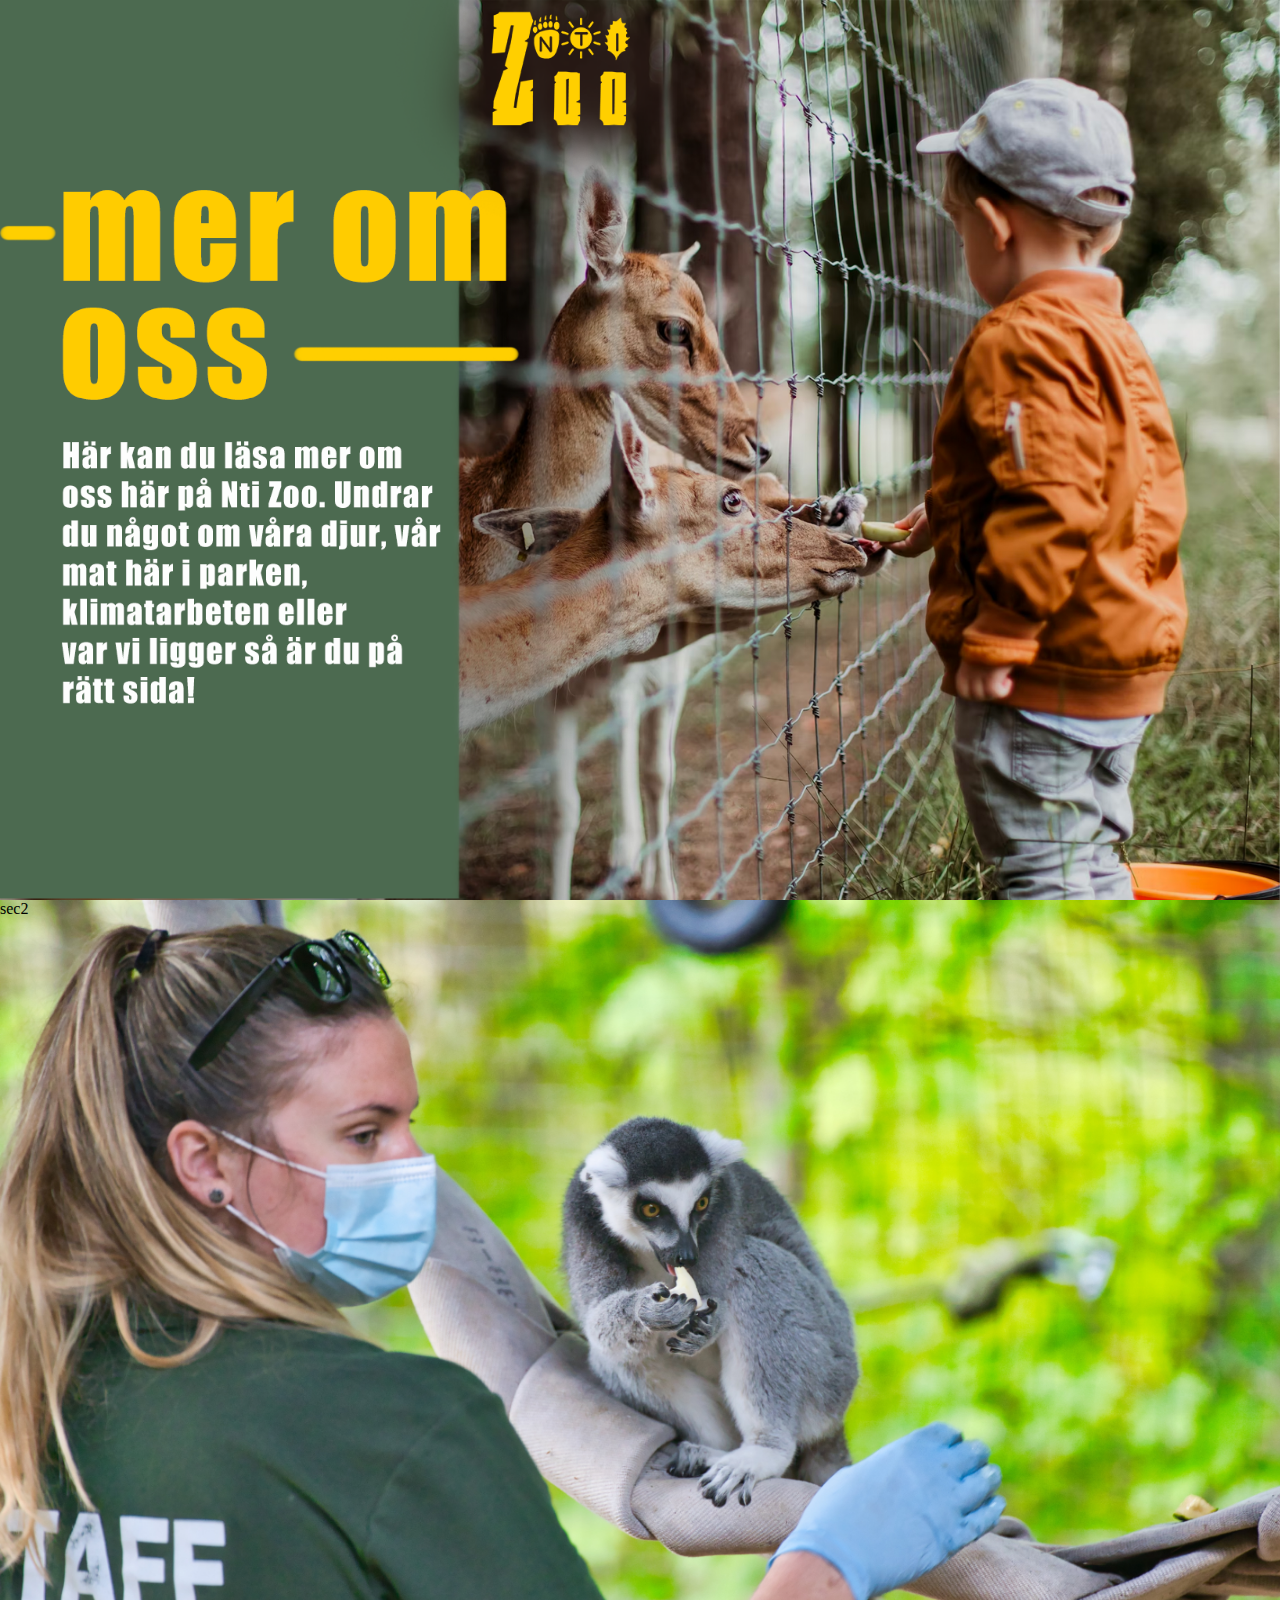
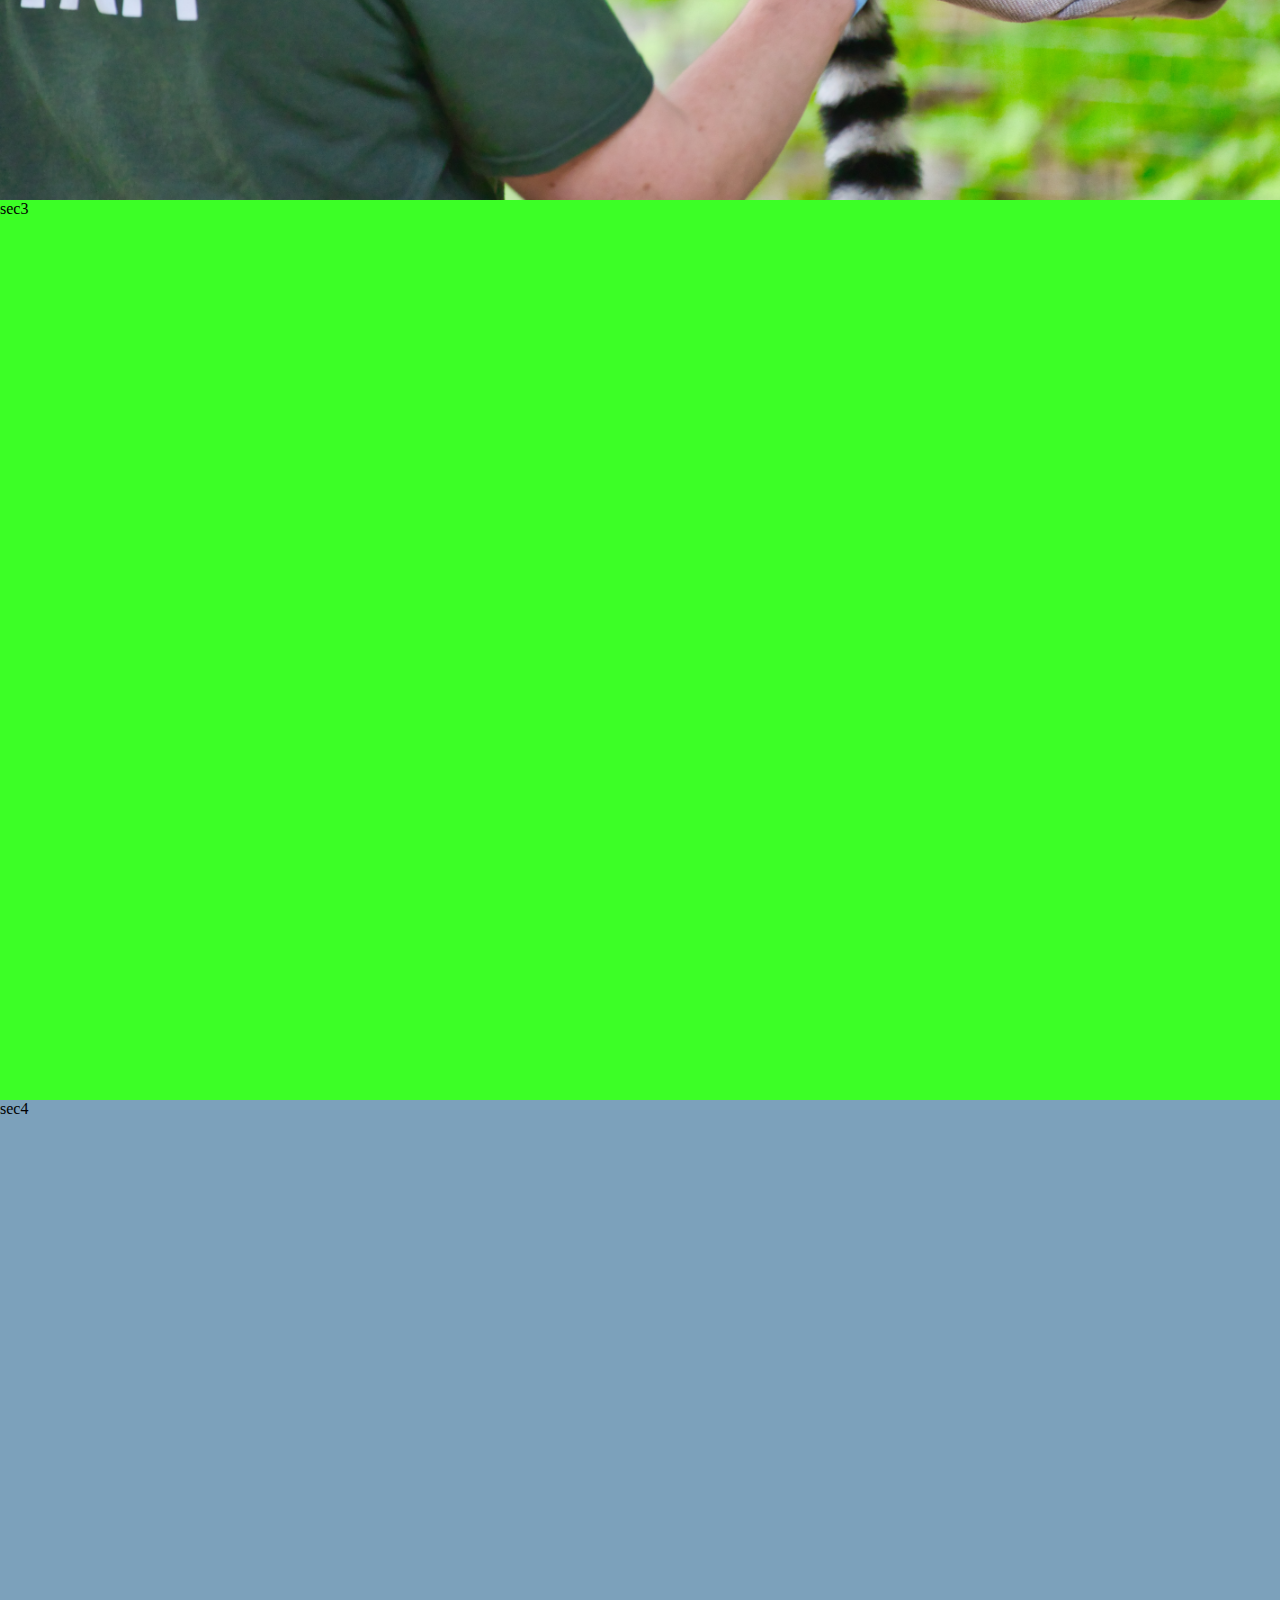
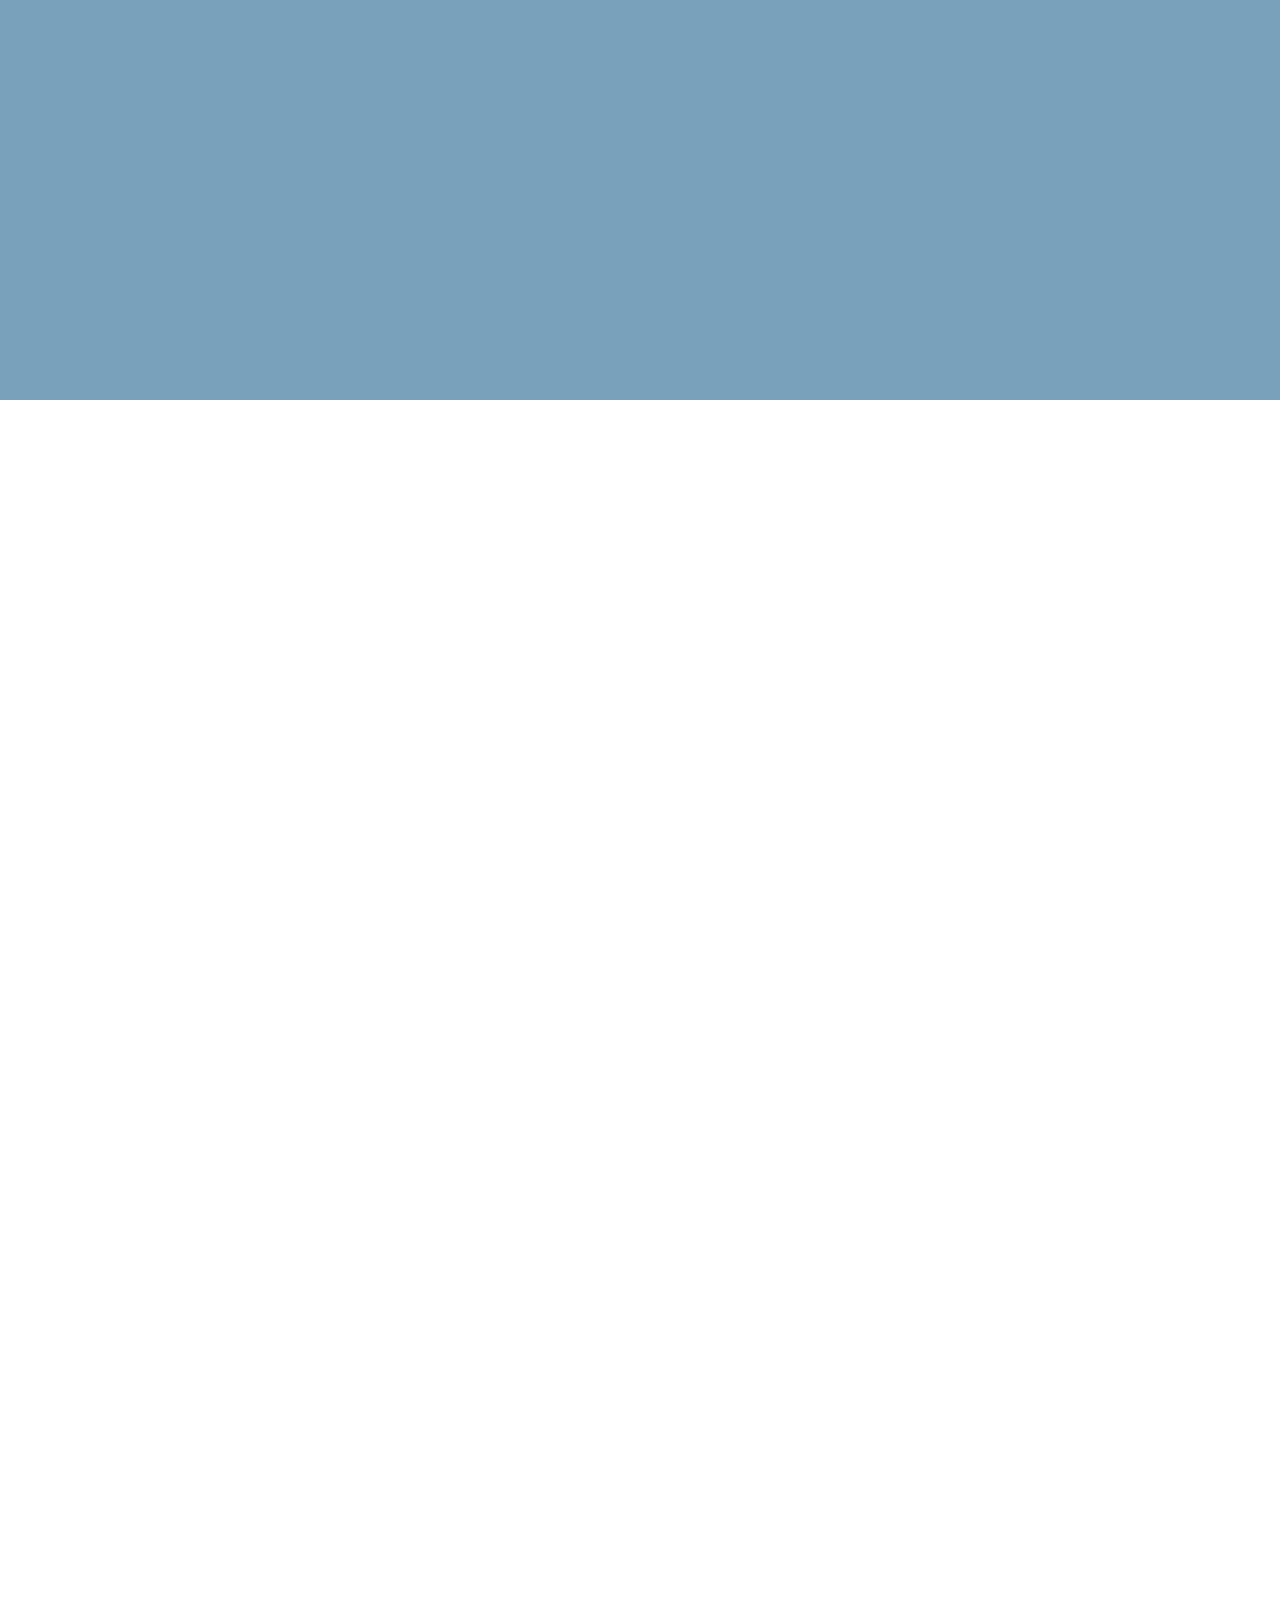
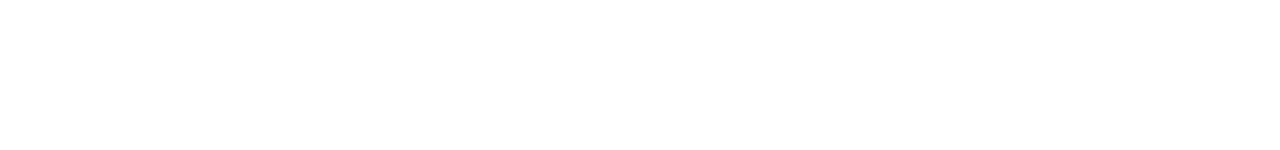
==== aboutus.html @ ac64278b "förlängdDeadline" ====
<!DOCTYPE html>
<html lang="en">
<head>
    <meta charset="UTF-8">
    <meta http-equiv="X-UA-Compatible" content="IE=edge">
    <meta name="viewport" content="width=device-width, initial-scale=1.0">
    <title>Document</title>
    <title>About NTI Zoo</title>
    <link rel="icon" href="img/others/nti_zoo_logga.png">
    <link rel="stylesheet" href="css/aboutus.css">
</head>
<body>
    <header></header>
    <section id="sec1"></section>
    <section id="sec2">sec2</section>
    <section id="sec3">sec3</section>
    <section id="sec4">sec4</section>
    <footer></footer>
</body>
</html>
---- css/aboutus.css ----
#sec1{
    background-image: url(../img/om\ oss/omoss.png);
    background-size: cover;
    height: 100vh;
    width: 100wv;
    position: sticky;
    top: 0;
}

body{
    margin: 0;
    height: 550vh;
}

#sec3{
    background-color: rgb(60, 255, 38);
    background-size: cover;
    height: 100vh;
    width: 100wv;
    position: sticky;
    top: 0;
    z-index: 1;
}

#sec2{
    background-color: blueviolet;
    background-image: url(../img/om\ oss/personal.jpg);
    background-size: cover;
    height: 100vh;
    width: 100wv;
    position: sticky;
    top: 0;
}

#sec4{
    background-color: rgb(124, 161, 187);
    background-size: cover;
    height: 100vh;
    width: 100wv;
    position: sticky;
    top: 0;
    z-index: 1;
}
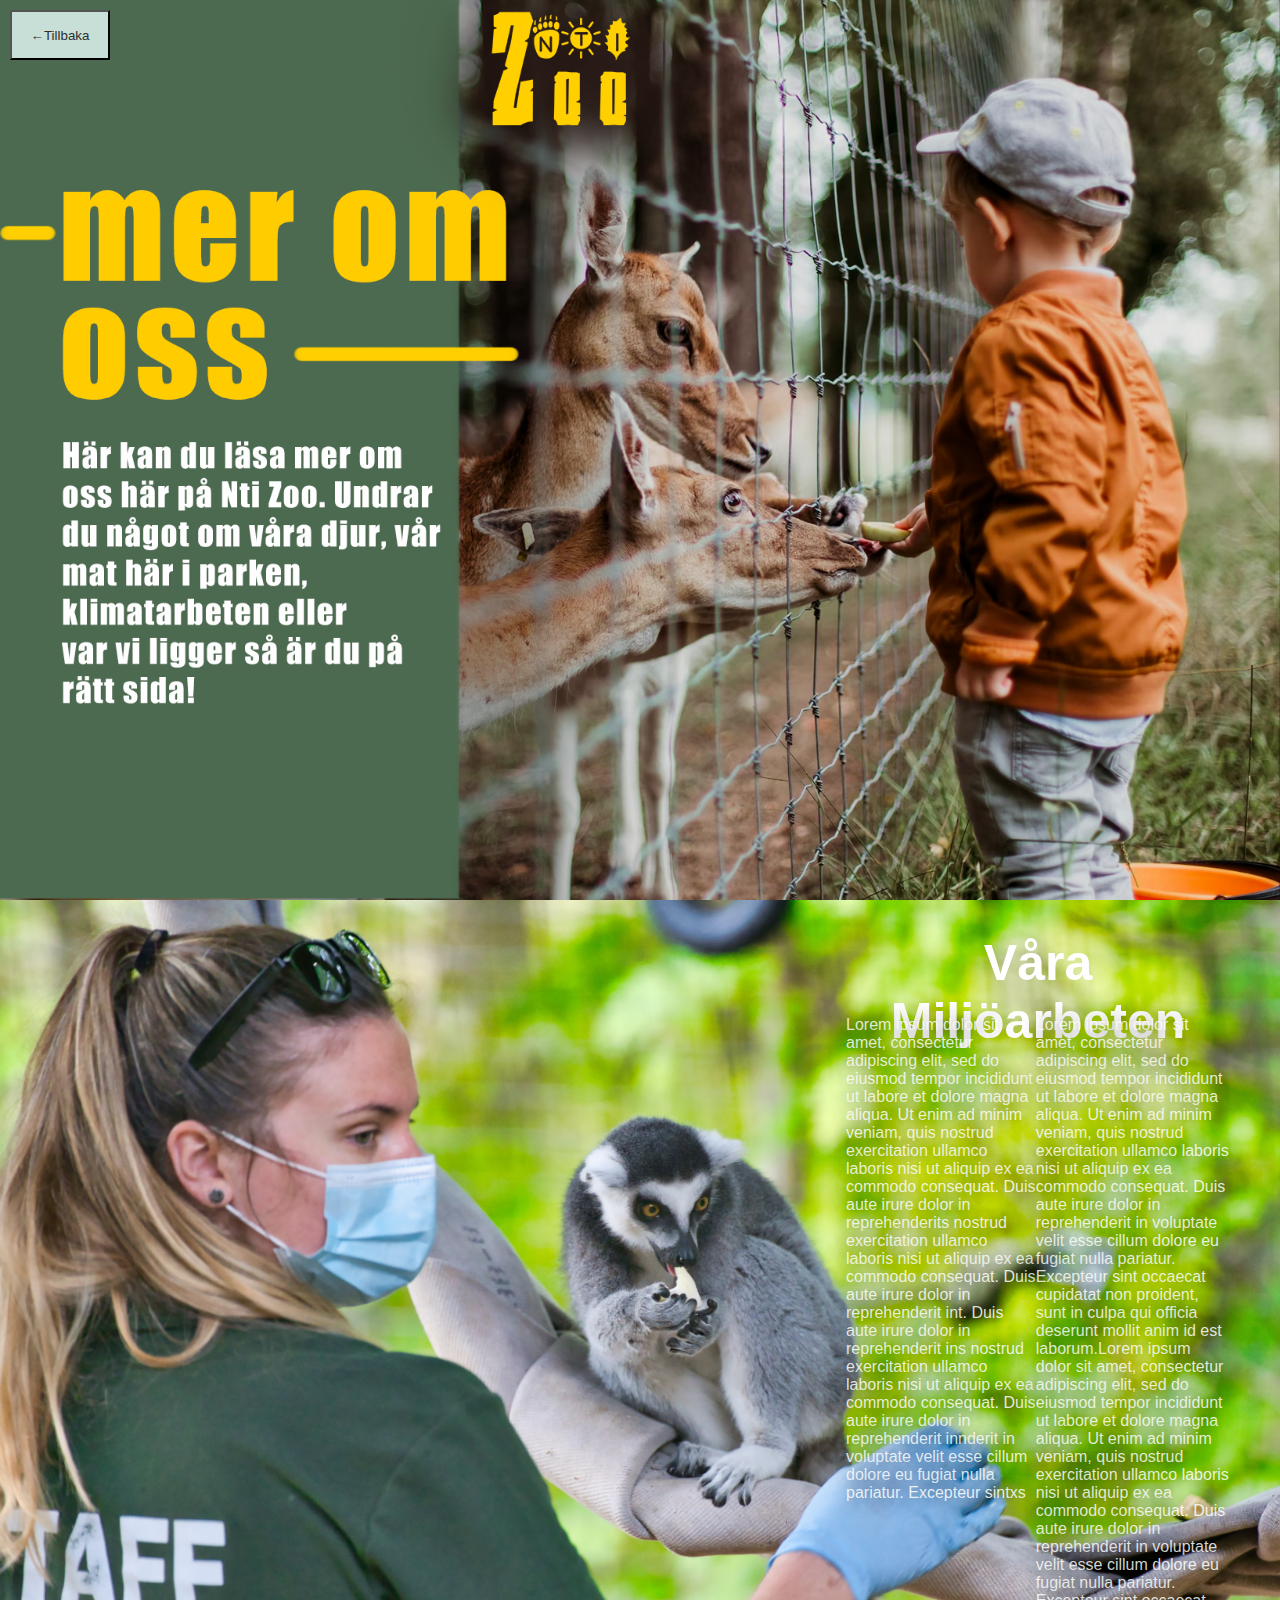
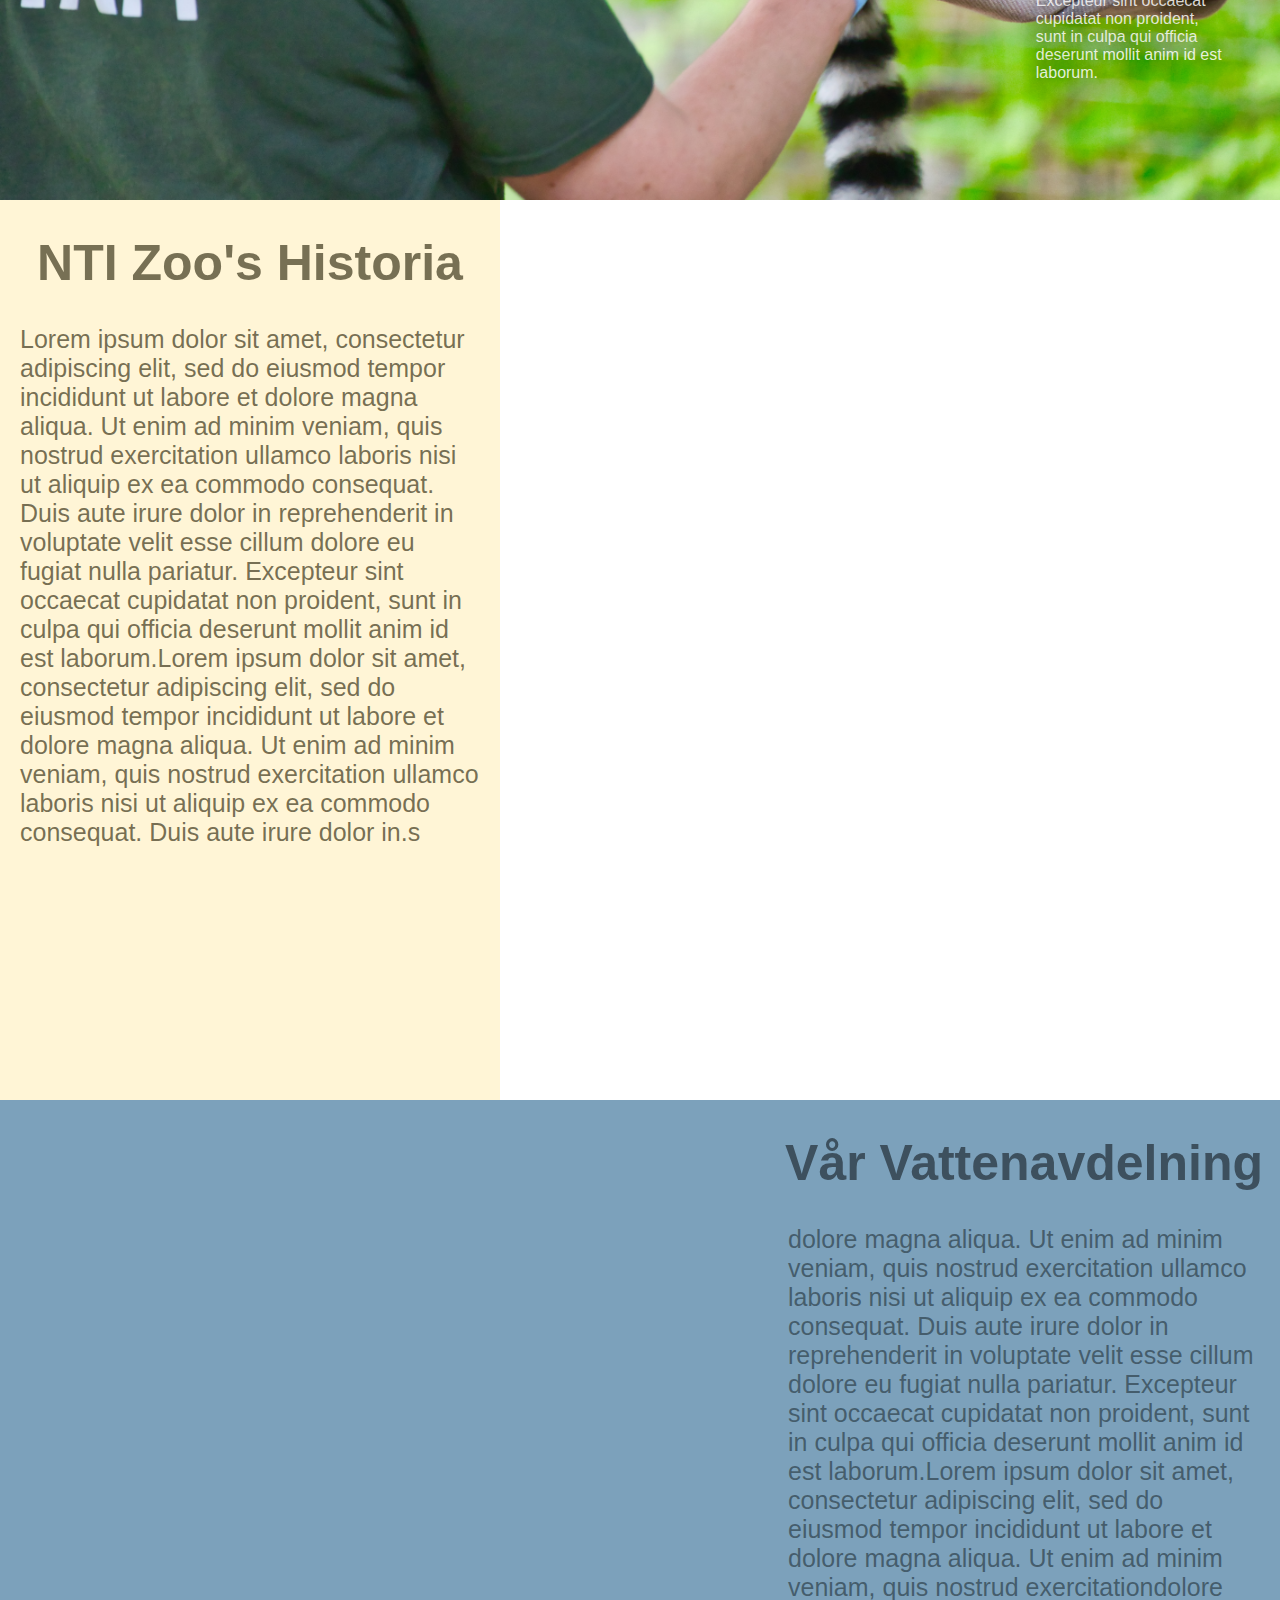
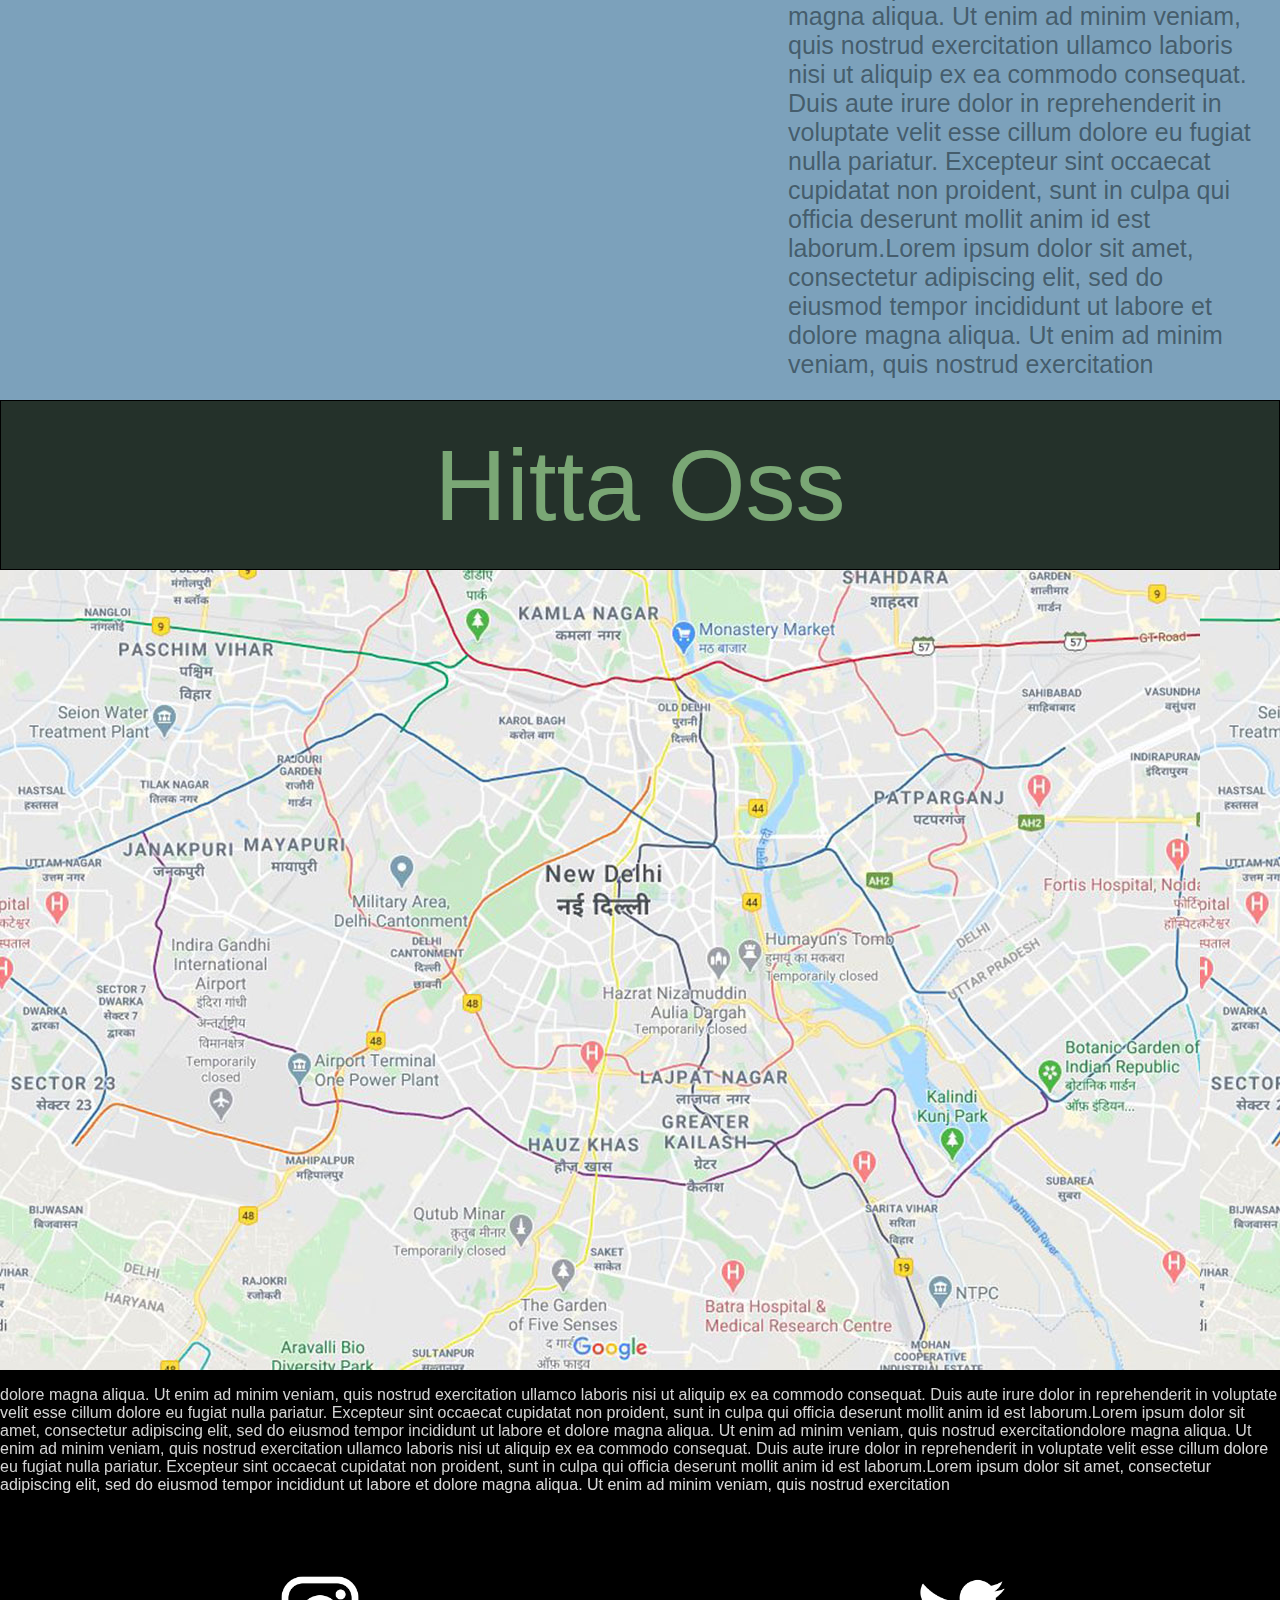
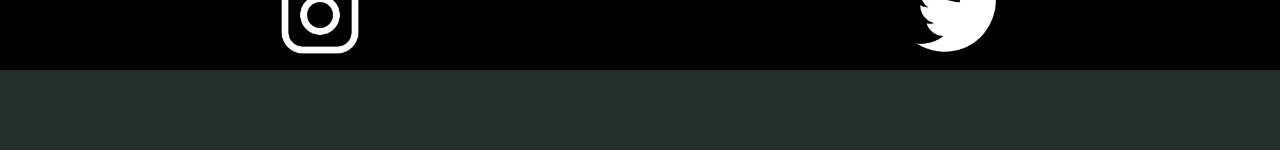
==== commit ec4ecf17: "sista pushen" ====
--- a/aboutus.html
+++ b/aboutus.html
@@ -8,13 +8,155 @@
     <title>About NTI Zoo</title>
     <link rel="icon" href="img/others/nti_zoo_logga.png">
     <link rel="stylesheet" href="css/aboutus.css">
+    <script src="aboutus.js"></script>
 </head>
 <body>
+    <a href="index.html">
+    <button id="tillbaka">←Tillbaka</button>
+</a>
     <header></header>
+    
     <section id="sec1"></section>
-    <section id="sec2">sec2</section>
-    <section id="sec3">sec3</section>
-    <section id="sec4">sec4</section>
+    
+    <section id="sec2">
+        <div id="wrapper-sec2">
+            <section id="textblock1-sec2">
+                <h1 class="rubrik1" id="miljoarbeten">
+                    Våra Miljöarbeten
+                </h1>
+            </section>
+            <section id="textblock2-sec2">
+                <p class="brodtext">
+                            Lorem ipsum dolor sit amet, consectetur
+                            adipiscing elit, sed do eiusmod tempor incididunt 
+                            ut labore et dolore magna aliqua. Ut enim ad minim 
+                            veniam, quis nostrud exercitation ullamco laboris nisi ut 
+                            aliquip ex ea commodo consequat. Duis aute irure dolor 
+                            in reprehenderits nostrud exercitation ullamco laboris nisi ut 
+                            aliquip ex ea commodo consequat. Duis aute irure dolor 
+                            in reprehenderit int. Duis aute irure dolor 
+                            in reprehenderit ins nostrud exercitation ullamco laboris nisi ut 
+                            aliquip ex ea commodo consequat. Duis aute irure dolor 
+                            in reprehenderit innderit in voluptate velit esse cillum 
+                            dolore eu fugiat nulla pariatur. Excepteur sintxs
+                </p>
+        </section>
+        <section id="textblock3-sec2">
+                <p class="brodtext">
+                            Lorem ipsum dolor sit amet, consectetur
+                            adipiscing elit, sed do eiusmod tempor incididunt 
+                            ut labore et dolore magna aliqua. Ut enim ad minim 
+                            veniam, quis nostrud exercitation ullamco laboris nisi ut 
+                            aliquip ex ea commodo consequat. Duis aute irure dolor 
+                            in reprehenderit in voluptate velit esse cillum 
+                            dolore eu fugiat nulla pariatur. Excepteur sint occaecat 
+                            cupidatat non proident, sunt in culpa qui officia deserunt 
+                            mollit anim id est laborum.Lorem ipsum dolor sit amet, consectetur
+                            adipiscing elit, sed do eiusmod tempor incididunt 
+                            ut labore et dolore magna aliqua. Ut enim ad minim 
+                            veniam, quis nostrud exercitation ullamco laboris nisi ut 
+                            aliquip ex ea commodo consequat. Duis aute irure dolor 
+                            in reprehenderit in voluptate velit esse cillum 
+                            dolore eu fugiat nulla pariatur. Excepteur sint occaecat 
+                            cupidatat non proident, sunt in culpa qui officia deserunt 
+                            mollit anim id est laborum.
+                </p>
+        </section>
+        </div>
+    </section>
+    
+    <section id="sec3">
+        <section id="bild-sec3"></section>
+        <section id="textruta-sec3">
+            <h1 class="rubrik2">
+                NTI Zoo's Historia   
+            </h1>
+            <p class="brodtext2">
+                Lorem ipsum dolor sit amet, consectetur
+                adipiscing elit, sed do eiusmod tempor incididunt 
+                ut labore et dolore magna aliqua. Ut enim ad minim 
+                veniam, quis nostrud exercitation ullamco laboris nisi ut 
+                aliquip ex ea commodo consequat. Duis aute irure dolor 
+                in reprehenderit in voluptate velit esse cillum 
+                dolore eu fugiat nulla pariatur. Excepteur sint occaecat 
+                cupidatat non proident, sunt in culpa qui officia deserunt 
+                mollit anim id est laborum.Lorem ipsum dolor sit amet, consectetur
+                adipiscing elit, sed do eiusmod tempor incididunt 
+                ut labore et dolore magna aliqua. Ut enim ad minim 
+                veniam, quis nostrud exercitation ullamco laboris nisi ut 
+                aliquip ex ea commodo consequat. Duis aute irure dolor 
+                in.s
+            </p>
+        </section>
+
+    </section>
+    
+    <section id="sec4">
+        <section id="bild-sec4"></section>
+        <section id="texruta-sec4">
+            <h1 class="rubrik3">
+                Vår Vattenavdelning   
+            </h1>
+
+           <p class="brodtext3">
+            dolore magna aliqua. Ut enim ad minim 
+            veniam, quis nostrud exercitation ullamco laboris nisi ut 
+            aliquip ex ea commodo consequat. Duis aute irure dolor 
+            in reprehenderit in voluptate velit esse cillum 
+            dolore eu fugiat nulla pariatur. Excepteur sint occaecat 
+            cupidatat non proident, sunt in culpa qui officia deserunt 
+            mollit anim id est laborum.Lorem ipsum dolor sit amet, consectetur
+            adipiscing elit, sed do eiusmod tempor incididunt 
+            ut labore et dolore magna aliqua. Ut enim ad minim 
+            veniam, quis nostrud exercitationdolore magna aliqua. Ut enim ad minim 
+            veniam, quis nostrud exercitation ullamco laboris nisi ut 
+            aliquip ex ea commodo consequat. Duis aute irure dolor 
+            in reprehenderit in voluptate velit esse cillum 
+            dolore eu fugiat nulla pariatur. Excepteur sint occaecat 
+            cupidatat non proident, sunt in culpa qui officia deserunt 
+            mollit anim id est laborum.Lorem ipsum dolor sit amet, consectetur
+            adipiscing elit, sed do eiusmod tempor incididunt 
+            ut labore et dolore magna aliqua. Ut enim ad minim 
+            veniam, quis nostrud exercitation
+           </p>
+        </section>
+    </section>
+
+    <section id="sec5">
+        <header id="header2">
+      Hitta Oss
+        </header>
+        <section id="bild-sec5"></section>
+        <section id="textruta-sec5">
+            <p class="brodtext">
+                dolore magna aliqua. Ut enim ad minim 
+            veniam, quis nostrud exercitation ullamco laboris nisi ut 
+            aliquip ex ea commodo consequat. Duis aute irure dolor 
+            in reprehenderit in voluptate velit esse cillum 
+            dolore eu fugiat nulla pariatur. Excepteur sint occaecat 
+            cupidatat non proident, sunt in culpa qui officia deserunt 
+            mollit anim id est laborum.Lorem ipsum dolor sit amet, consectetur
+            adipiscing elit, sed do eiusmod tempor incididunt 
+            ut labore et dolore magna aliqua. Ut enim ad minim 
+            veniam, quis nostrud exercitationdolore magna aliqua. Ut enim ad minim 
+            veniam, quis nostrud exercitation ullamco laboris nisi ut 
+            aliquip ex ea commodo consequat. Duis aute irure dolor 
+            in reprehenderit in voluptate velit esse cillum 
+            dolore eu fugiat nulla pariatur. Excepteur sint occaecat 
+            cupidatat non proident, sunt in culpa qui officia deserunt 
+            mollit anim id est laborum.Lorem ipsum dolor sit amet, consectetur
+            adipiscing elit, sed do eiusmod tempor incididunt 
+            ut labore et dolore magna aliqua. Ut enim ad minim 
+            veniam, quis nostrud exercitation
+            </p>
+        </section>
+        <footer>
+            <section id="instagram"></section>
+            <section id="twitter"></section>
+        </footer>
+
+    </section>
+    
     <footer></footer>
 </body>
 </html>--- a/css/aboutus.css
+++ b/css/aboutus.css
@@ -10,16 +10,22 @@
 body{
     margin: 0;
     height: 550vh;
+    background-color: black;
 }
 
 #sec3{
-    background-color: rgb(60, 255, 38);
-    background-size: cover;
-    height: 100vh;
-    width: 100wv;
+    background-color: rgb(255, 255, 255);
+    background-size: cover;
+    height: 100vh;
+    width: 100vw;
     position: sticky;
     top: 0;
     z-index: 1;
+    display: grid;
+    grid-template-areas: 
+        "textruta-sec3 bild-sec3"
+    ;
+    grid-template-columns:500px auto;
 }
 
 #sec2{
@@ -27,17 +33,210 @@
     background-image: url(../img/om\ oss/personal.jpg);
     background-size: cover;
     height: 100vh;
-    width: 100wv;
-    position: sticky;
-    top: 0;
+    width: 100vw;
+    position: sticky;
+    top: 0;
+    display: flex;
+    justify-content: flex-end;
+    
 }
 
 #sec4{
     background-color: rgb(124, 161, 187);
     background-size: cover;
     height: 100vh;
-    width: 100wv;
+    width: 100vw;
     position: sticky;
     top: 0;
     z-index: 1;
-}
+    display: grid; 
+    grid-template-areas:
+        "bild-sec4 textruta-sec4"
+    ;
+    grid-template-columns:1.5fr 1fr;
+    
+    
+}
+
+.rubrik1 {
+    font-size: 50px;
+    font-family: impact, Roboto, Arial, Helvetica, sans-serif;
+    color: rgb(255, 255, 255);
+}
+
+#miljoarbeten {
+    text-align: center;
+    align-items: center;
+}
+
+.brodtext {
+    font-size: 16px;
+    font-family: impact, Roboto, Arial, Helvetica, sans-serif;
+    color: rgba(255, 255, 255, 0.842);
+    text-shadow: rgba(0, 0, 0, 0.638) 1px 0 20px;
+    
+}
+
+#textblock1-sec2{
+    grid-area: textblock1-sec2;
+}
+
+#textblock2-sec2{
+    grid-area: textblock2-sec2;
+}
+
+#textblock3-sec2{
+    grid-area: textblock3-sec2;
+}
+
+#wrapper-sec2 {
+    display: grid;
+    grid-template-areas: 
+        "textblock1-sec2 textblock1-sec2"
+        "textblock2-sec2 textblock3-sec2"
+    ;
+    grid-template-rows: 100px auto;
+    width: 30vw;
+    margin-right: 50px;
+}
+
+.rubrik2 {
+    font-size: 50px;
+    font-family: impact, Roboto, Arial, Helvetica, sans-serif;
+    color: rgb(94, 87, 59, 0.842);
+    text-align: center;
+}
+
+.brodtext2 {
+    font-size: 25px;
+    font-family: impact, Roboto, Arial, Helvetica, sans-serif;
+    color: rgba(94, 87, 59, 0.842);
+    margin: 20px;
+}
+
+#bild-sec3{
+    grid-area: bild-sec3;
+    background-image: url(../img/om\ oss/zoo.png);
+    background-size: cover;
+}
+
+#textruta-sec3{
+    grid-area: textruta-sec3;
+    background-color: rgb(255, 245, 214);
+}
+
+#textruta-sec4{
+    grid-area: textruta-sec4;
+    background-color: rgb(54, 198, 44);
+}
+
+#bild-sec4{
+    grid-area: bild-sec4;
+    background-image: url(../img/om\ oss/vattenavdelning.jpg);
+    background-size: cover;
+}
+
+.rubrik3 {
+    font-size: 50px;
+    font-family: impact, Roboto, Arial, Helvetica, sans-serif;
+    color: rgb(61, 80, 94);
+    text-align: center;
+}
+
+.brodtext3 {
+    font-size: 25px;
+    font-family: impact, Roboto, Arial, Helvetica, sans-serif;
+    color: rgba(59, 81, 94, 0.842);
+    margin: 20px;
+}
+
+#sec5{
+    height: 150vh;
+    width: 100vw; 
+    position: sticky;
+    top: 0;
+    background-color: rgb(36, 49, 42);
+    z-index: 2;
+    display: grid;
+    grid-template-areas: 
+        "header2 header2 header2"
+        "bild-sec5 bild-sec5 bild-sec5"
+        "textruta-sec5 textruta-sec5 textruta-sec5"
+        "footer footer footer"
+    ;
+    grid-template-rows: 170px 800px 200px 100px;
+    font-size: 100px
+}
+ 
+#textruta-sec5{
+    grid-area: textruta-sec5; 
+    background-color: black;
+}
+
+#bild-sec5{
+    grid-area: bild-sec5;
+    background-image: url(../img/om\ oss/maps.jpeg);
+}
+
+#header2{
+    display: flex;
+    align-items: center;
+    justify-content: center;
+    border: 1px solid black;
+    grid-area: header2;
+    font-family: impact, Roboto, Arial, Helvetica, sans-serif;
+    color:rgb(122, 167, 117)
+}
+@keyframes test{
+    0%{transform:translateY(0px)}
+    50%{transform:translateY(50px)}
+    100%{transform:translateY(0px)}
+}
+footer{
+    display: flex;
+    background-color: black;
+    grid-area: footer;
+    justify-content: space-around;
+    
+}
+
+#instagram{
+    background-image:url(../img/others/instagram.png);
+    height: 90px;
+    width: 90px;
+    background-size: cover;
+    transition-duration: 1s;
+}
+
+#twitter{
+    background-image: url(../img/others/twitter.png);
+    height: 150px;
+    width: 90px;
+    background-size: 90px;
+    transition-duration: 1s;
+    margin-bottom: 150px;
+    background-repeat: no-repeat;
+}
+
+#twitter:hover{
+    transform: scale(1.1) rotate(7deg)
+}
+#instagram:hover{
+    transform: scale(1.1) rotate(-7deg)
+
+}
+#tillbaka {
+    height: 50px;
+    width: 100px;
+    position: fixed;
+    top: 10px;
+    z-index: 4;
+    background-color: rgb(199, 223, 215);
+    color: rgb(45, 47, 46);
+    left: 10px;
+    transition-duration: 1s;
+}
+
+#tillbaka:hover{
+    transform: scale(1.1) 
+}